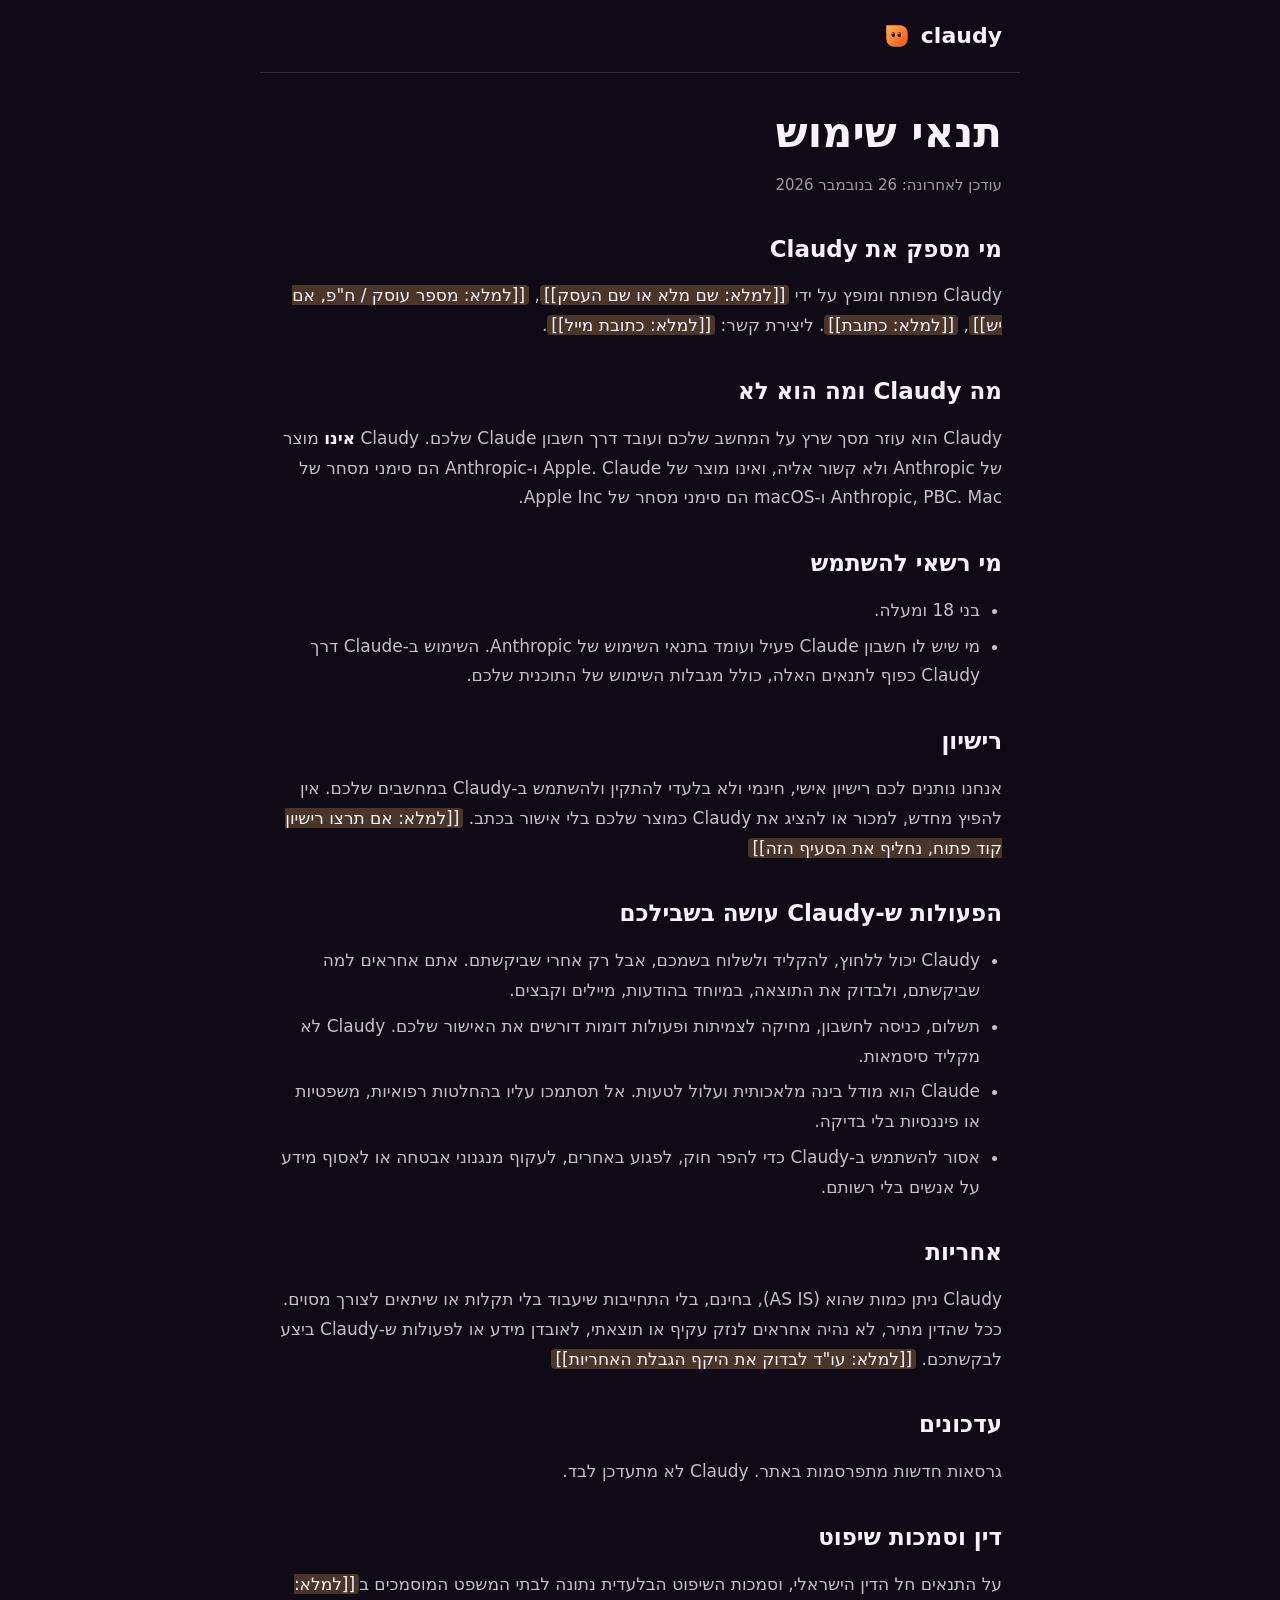
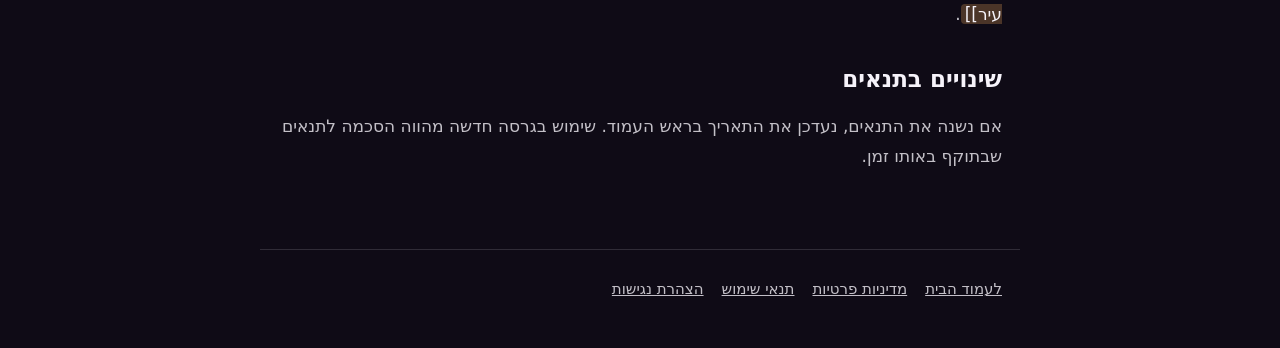
==== terms.html @ dce7d50e "Claudy site 1.1.1" ====
<!doctype html>
<html lang="he" dir="rtl">
<head>
<meta charset="utf-8">
<meta name="viewport" content="width=device-width, initial-scale=1, viewport-fit=cover">
<meta http-equiv="Content-Security-Policy" content="default-src 'self'; style-src 'self' https://fonts.googleapis.com; font-src https://fonts.gstatic.com; img-src 'self' data:; object-src 'none'; base-uri 'self'; form-action 'none'">
<meta name="referrer" content="strict-origin-when-cross-origin">
<title>תנאי שימוש · Claudy</title>
<meta name="description" content="התנאים לשימוש ב-Claudy ובאתר שלו.">
<link rel="icon" href="assets/mark.svg" type="image/svg+xml">
<link rel="apple-touch-icon" href="assets/app-icon.png">
<link rel="canonical" href="https://daelamir2002-rgb.github.io/claudy-site/terms.html">
<link rel="stylesheet" href="https://fonts.googleapis.com/css2?family=Fredoka:wght@600&family=IBM+Plex+Sans+Hebrew:wght@400;600&display=swap">
<link rel="stylesheet" href="assets/legal.css">
<!-- DRAFT for legal review. Not legal advice. -->
</head>
<body>
<a class="skip" href="#main">דילוג לתוכן</a>
<header><a href="./" aria-label="Claudy, לעמוד הבית"><img src="assets/mark.svg" alt="" width="28" height="28"><b>claudy</b></a></header>
<main id="main">
<h1>תנאי שימוש</h1>
<p class="updated">עודכן לאחרונה: 26 בנובמבר 2026</p>

<h2>מי מספק את Claudy</h2>
<p>Claudy מפותח ומופץ על ידי <mark>[[למלא: שם מלא או שם העסק]]</mark>, <mark>[[למלא: מספר עוסק / ח"פ, אם יש]]</mark>, <mark>[[למלא: כתובת]]</mark>. ליצירת קשר: <mark>[[למלא: כתובת מייל]]</mark>.</p>

<h2>מה Claudy ומה הוא לא</h2>
<p>Claudy הוא עוזר מסך שרץ על המחשב שלכם ועובד דרך חשבון Claude שלכם. Claudy <strong>אינו</strong> מוצר של Anthropic ולא קשור אליה, ואינו מוצר של Apple. Claude ו-Anthropic הם סימני מסחר של Anthropic, PBC. Mac ו-macOS הם סימני מסחר של Apple Inc.</p>

<h2>מי רשאי להשתמש</h2>
<ul>
  <li>בני 18 ומעלה.</li>
  <li>מי שיש לו חשבון Claude פעיל ועומד בתנאי השימוש של Anthropic. השימוש ב-Claude דרך Claudy כפוף לתנאים האלה, כולל מגבלות השימוש של התוכנית שלכם.</li>
</ul>

<h2>רישיון</h2>
<p>אנחנו נותנים לכם רישיון אישי, חינמי ולא בלעדי להתקין ולהשתמש ב-Claudy במחשבים שלכם. אין להפיץ מחדש, למכור או להציג את Claudy כמוצר שלכם בלי אישור בכתב. <mark>[[למלא: אם תרצו רישיון קוד פתוח, נחליף את הסעיף הזה]]</mark></p>

<h2>הפעולות ש-Claudy עושה בשבילכם</h2>
<ul>
  <li>Claudy יכול ללחוץ, להקליד ולשלוח בשמכם, אבל רק אחרי שביקשתם. אתם אחראים למה שביקשתם, ולבדוק את התוצאה, במיוחד בהודעות, מיילים וקבצים.</li>
  <li>תשלום, כניסה לחשבון, מחיקה לצמיתות ופעולות דומות דורשים את האישור שלכם. Claudy לא מקליד סיסמאות.</li>
  <li>Claude הוא מודל בינה מלאכותית ועלול לטעות. אל תסתמכו עליו בהחלטות רפואיות, משפטיות או פיננסיות בלי בדיקה.</li>
  <li>אסור להשתמש ב-Claudy כדי להפר חוק, לפגוע באחרים, לעקוף מנגנוני אבטחה או לאסוף מידע על אנשים בלי רשותם.</li>
</ul>

<h2>אחריות</h2>
<p>Claudy ניתן כמות שהוא (AS IS), בחינם, בלי התחייבות שיעבוד בלי תקלות או שיתאים לצורך מסוים. ככל שהדין מתיר, לא נהיה אחראים לנזק עקיף או תוצאתי, לאובדן מידע או לפעולות ש-Claudy ביצע לבקשתכם. <mark>[[למלא: עו"ד לבדוק את היקף הגבלת האחריות]]</mark></p>

<h2>עדכונים</h2>
<p>גרסאות חדשות מתפרסמות באתר. Claudy לא מתעדכן לבד.</p>

<h2>דין וסמכות שיפוט</h2>
<p>על התנאים חל הדין הישראלי, וסמכות השיפוט הבלעדית נתונה לבתי המשפט המוסמכים ב<mark>[[למלא: עיר]]</mark>.</p>

<h2>שינויים בתנאים</h2>
<p>אם נשנה את התנאים, נעדכן את התאריך בראש העמוד. שימוש בגרסה חדשה מהווה הסכמה לתנאים שבתוקף באותו זמן.</p>
</main>
<footer>
  <a href="./">לעמוד הבית</a><a href="privacy.html">מדיניות פרטיות</a><a href="terms.html" aria-current="page">תנאי שימוש</a><a href="accessibility.html">הצהרת נגישות</a>
</footer>
</body>
</html>
---- assets/legal.css ----
/* Shared look for the legal pages (privacy, terms, accessibility): plain reading pages in the Claudy palette. */
:root {
  --night: #0F0B16; --plum: #1B1426; --mist: #F6F3FA; --mist-2: rgba(246, 243, 250, .78); --mist-3: rgba(246, 243, 250, .62);
  --line: rgba(246, 243, 250, .14); --ember: #FF7A2B; --ember-hi: #FFB45C; --lilac: #BBA8FF;
  --f-display: "Fredoka", ui-rounded, "SF Pro Rounded", system-ui, sans-serif;
  --f-body: "IBM Plex Sans Hebrew", -apple-system, "Segoe UI", system-ui, sans-serif;
  color-scheme: dark;
}
* { box-sizing: border-box; }
body { margin: 0; background: var(--night); color: var(--mist); font: 17px/1.75 var(--f-body); -webkit-font-smoothing: antialiased; }
.skip { position: absolute; inset-inline-start: 12px; top: -60px; z-index: 50; background: var(--ember); color: var(--plum); padding: 10px 16px; border-radius: 10px; font-weight: 600; text-decoration: none; }
.skip:focus { top: 12px; }
header, main, footer { max-width: 760px; margin: 0 auto; padding-left: max(18px, env(safe-area-inset-left, 0px)); padding-right: max(18px, env(safe-area-inset-right, 0px)); }
header { padding-block: 22px; display: flex; align-items: center; gap: 12px; border-bottom: 1px solid var(--line); }
header a { display: flex; align-items: center; gap: 10px; color: var(--mist); text-decoration: none; direction: ltr; }
header svg { width: 28px; height: 28px; }
header b { font: 600 22px/1 var(--f-display); }
main { padding-block: 36px 60px; }
h1 { font: 600 clamp(30px, 5vw, 42px)/1.15 var(--f-display); margin: 0 0 8px; text-wrap: balance; }
h2 { font: 600 23px/1.3 var(--f-display); margin: 36px 0 8px; }
p, li { color: var(--mist-2); }
ul { padding-inline-start: 22px; }
li { margin: 6px 0; }
strong { color: var(--mist); }
a { color: var(--lilac); }
a:focus-visible { outline: 2px solid var(--ember-hi); outline-offset: 3px; border-radius: 3px; }
.updated { color: var(--mist-3); font-size: 15px; margin-bottom: 26px; }
.note { border: 1px solid var(--line); border-radius: 6px 18px 18px 18px; padding: 14px 18px; background: rgba(255, 255, 255, .03); }
table { width: 100%; border-collapse: collapse; font-size: 15px; }
th, td { text-align: start; padding: 10px 8px; border-bottom: 1px solid var(--line); vertical-align: top; color: var(--mist-2); }
th { color: var(--mist); font-weight: 600; }
.tbl { overflow-x: auto; }
footer { padding-block: 26px 46px; border-top: 1px solid var(--line); color: var(--mist-3); font-size: 15px; display: flex; flex-wrap: wrap; gap: 8px 18px; }
footer a { color: var(--mist-2); }
mark { background: rgba(255, 180, 92, .25); color: var(--mist); padding: 0 4px; border-radius: 4px; }
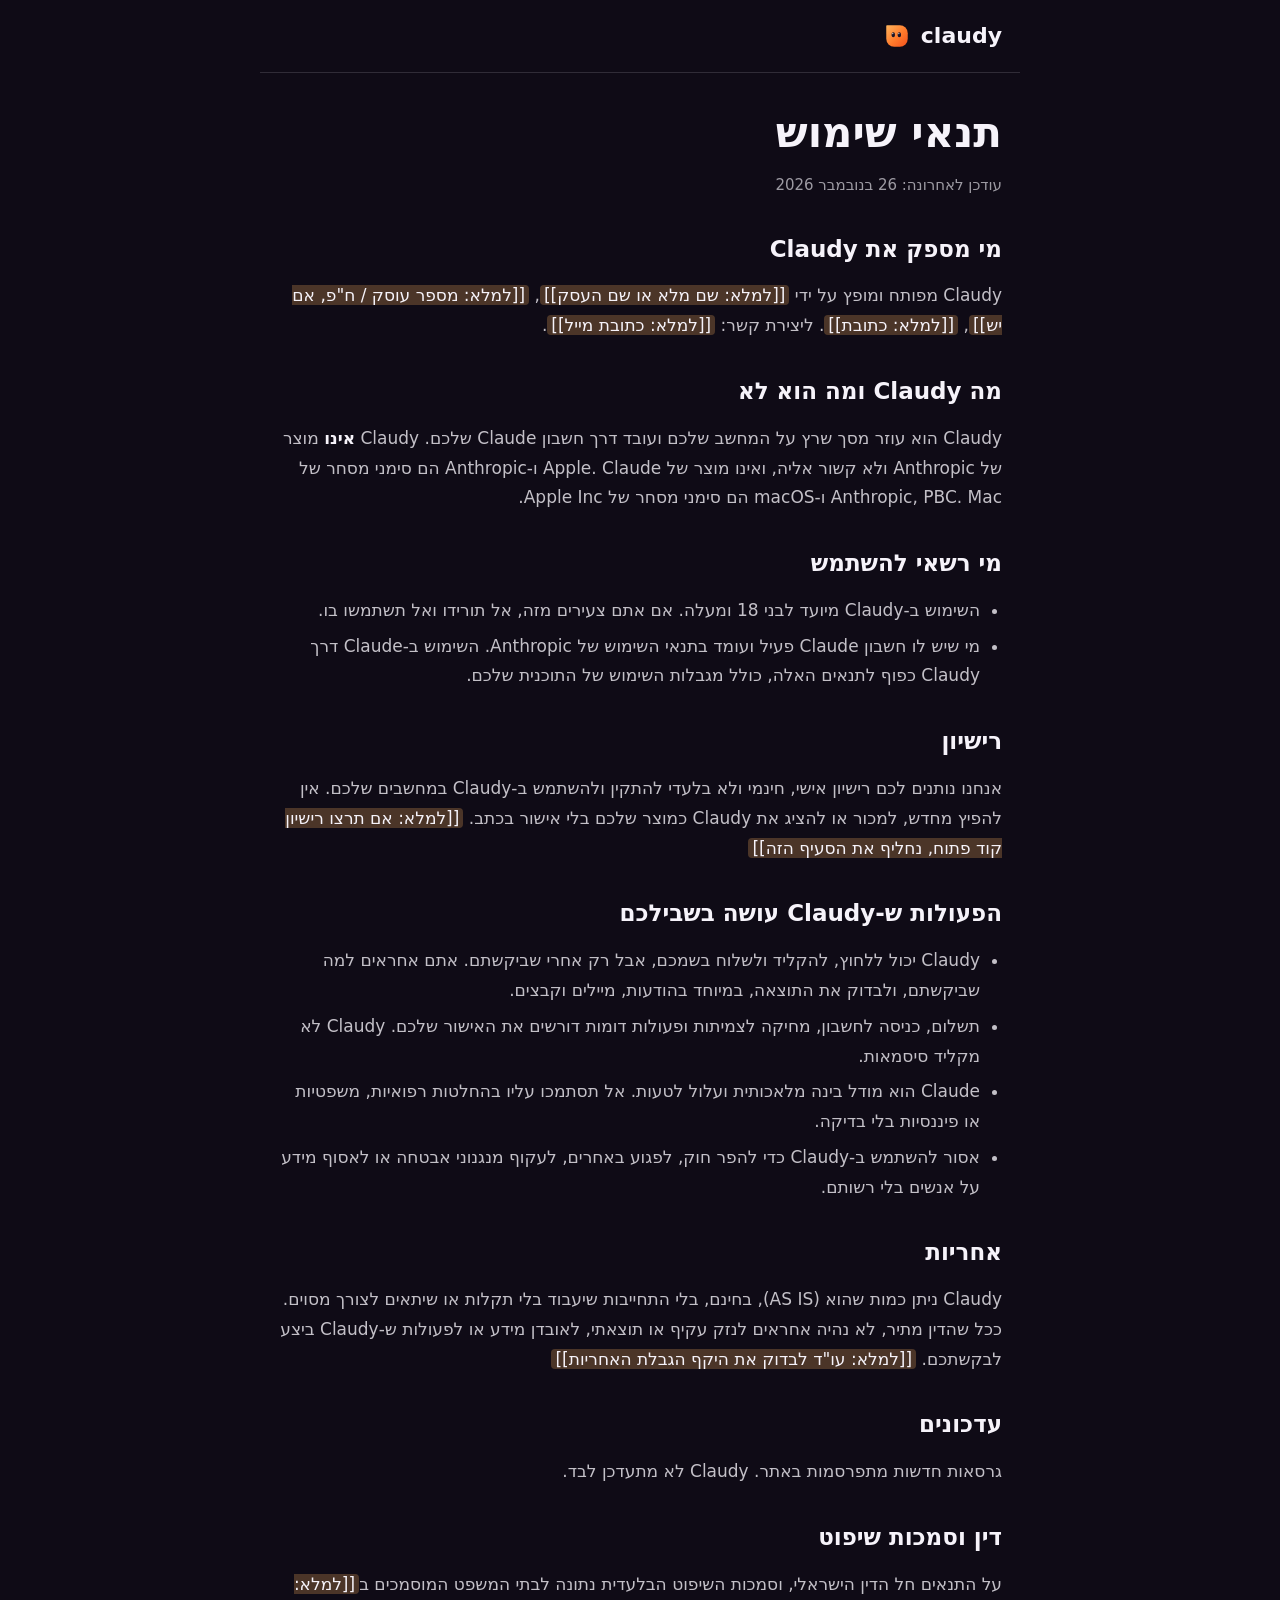
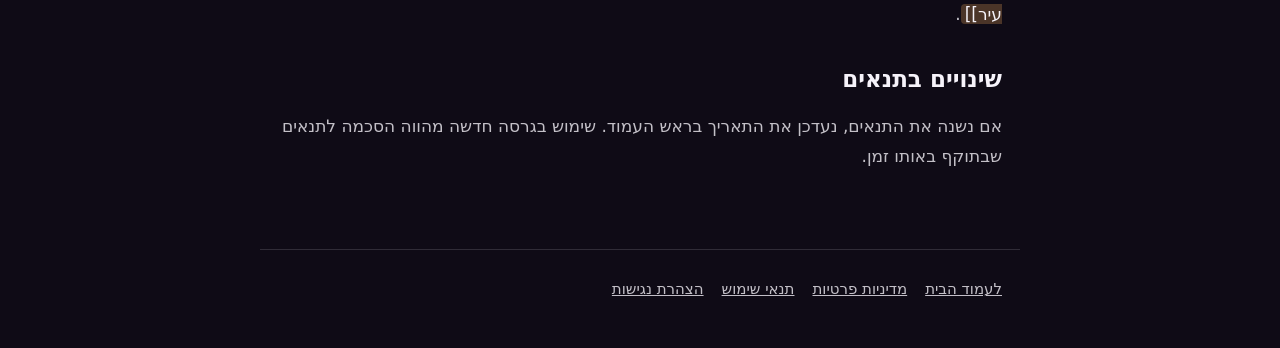
==== commit acc4d32d: "Claudy site 1.1.1" ====
--- a/terms.html
+++ b/terms.html
@@ -29,7 +29,7 @@
 
 <h2>מי רשאי להשתמש</h2>
 <ul>
-  <li>בני 18 ומעלה.</li>
+  <li>השימוש ב-Claudy מיועד לבני 18 ומעלה. אם אתם צעירים מזה, אל תורידו ואל תשתמשו בו.</li>
   <li>מי שיש לו חשבון Claude פעיל ועומד בתנאי השימוש של Anthropic. השימוש ב-Claude דרך Claudy כפוף לתנאים האלה, כולל מגבלות השימוש של התוכנית שלכם.</li>
 </ul>
 
